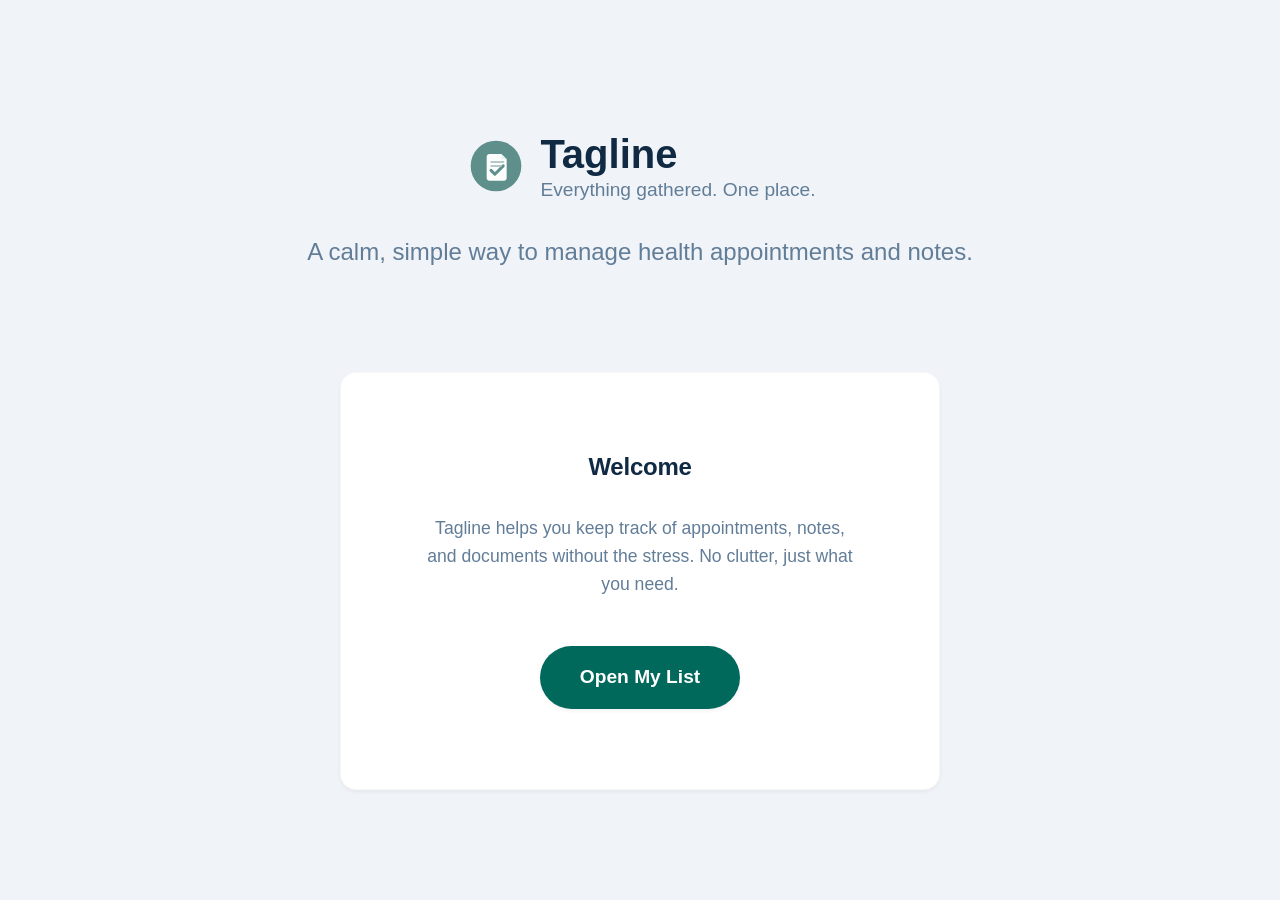
==== index.html @ 555b715f "Update branding with logo and slogan, move page titles to main content" ====
<!DOCTYPE html>
<html lang="en">
  <head>
    <meta charset="UTF-8" />
    <meta name="viewport" content="width=device-width, initial-scale=1.0" />
    <title>Tagline - Simple Health Logistics</title>
    <link rel="stylesheet" href="css/style.css" />
  </head>
  <body>
    <div class="container" style="display: flex; flex-direction: column; justify-content: center; min-height: 100vh;">
      <header style="text-align: center; border: none; margin-bottom: var(--space-xl); background: transparent; box-shadow: none;">
        <div class="brand" style="justify-content: center; margin-bottom: var(--space-md);">
            <img src="assets/logo-icon.svg" alt="" width="64" height="64" />
            <span class="brand__text" style="text-align: left;">
                <span class="brand__name" data-i18n="app.title" style="font-size: 2.5rem;">Tagline</span>
                <span class="brand__tagline" data-i18n="app.slogan" style="font-size: 1.2rem;">Alt samlet. Ett sted.</span>
            </span>
        </div>
        <p style="margin: 0 auto; font-size: 1.5rem; color: var(--color-text-muted);" data-i18n="index.subtitle">
          A calm, simple way to manage health appointments and notes.
        </p>
      </header>

      <main style="text-align: center;">
        <div class="card" style="max-width: 600px; margin: 0 auto; padding: var(--space-xl);">
          <h2 data-i18n="index.welcome" style="margin-bottom: var(--space-md);">Welcome</h2>
          <p data-i18n="index.description" style="font-size: 1.1rem; margin-bottom: var(--space-lg);">
            Tagline helps you keep track of appointments, notes, and documents without the stress. No clutter, just what you need.
          </p>
          <div>
            <a href="dashboard.html" class="btn" data-i18n="index.open" style="font-size: 1.2rem; padding: 1rem 2.5rem;">Open My List</a>
          </div>
        </div>
      </main>
    </div>
    <script type="module" src="js/app.js"></script>
  </body>
</html>
---- css/style.css ----
:root {
  /* Colors - Calm & Modern Palette */
  --color-bg: #f0f4f8; /* Lighter, airier background */
  --color-surface: #ffffff;
  --color-text: #102a43; /* Deep navy for better contrast */
  --color-text-muted: #627d98;
  --color-primary: #00695c; /* Deep Teal - Trustworthy & Calm */
  --color-primary-hover: #004d40;
  --color-primary-light: #e0f2f1; /* Very light teal */
  --color-secondary: #486581;
  --color-border: #d9e2ec;
  --color-error: #d32f2f;
  --color-success: #2e7d32;
  --color-focus: #4c9aff;

  /* Typography - Larger for readability */
  --font-family: "Segoe UI", -apple-system, BlinkMacSystemFont, Roboto,
    Helvetica, Arial, sans-serif;
  --font-size-base: 1.125rem; /* 18px base size for accessibility */
  --line-height-base: 1.6;
  --font-weight-normal: 400;
  --font-weight-medium: 600;
  --font-weight-bold: 700;

  /* Spacing - More breathing room */
  --space-xs: 0.75rem;
  --space-sm: 1.25rem;
  --space-md: 2rem;
  --space-lg: 3rem;
  --space-xl: 5rem;

  /* Layout */
  --container-width: 1000px;
  --border-radius: 16px; /* Friendlier, rounder corners */
  --shadow-sm: 0 2px 4px rgba(0, 0, 0, 0.05);
  --shadow-md: 0 4px 12px rgba(0, 0, 0, 0.08);
  --shadow-lg: 0 8px 24px rgba(0, 0, 0, 0.12);
}

body.dark-mode {
  --color-bg: #102a43;
  --color-surface: #243b53;
  --color-text: #f0f4f8;
  --color-text-muted: #9fb3c8;
  --color-primary: #4db6ac;
  --color-primary-hover: #80cbc4;
  --color-primary-light: #102a43;
  --color-secondary: #bcccdc;
  --color-border: #334e68;
  --shadow-sm: 0 2px 4px rgba(0, 0, 0, 0.3);
  --shadow-md: 0 4px 12px rgba(0, 0, 0, 0.4);
}

/* Reset & Base */
*,
*::before,
*::after {
  box-sizing: border-box;
  margin: 0;
  padding: 0;
}

body {
  font-family: var(--font-family);
  font-size: var(--font-size-base);
  line-height: var(--line-height-base);
  color: var(--color-text);
  background-color: var(--color-bg);
  -webkit-font-smoothing: antialiased;
  min-height: 100vh;
  display: flex;
  flex-direction: column;
}

/* Accessibility */
:focus-visible {
  outline: 3px solid var(--color-focus);
  outline-offset: 2px;
  border-radius: 4px;
}

/* Layout Utilities */
.container {
  width: 100%;
  max-width: var(--container-width);
  margin: 0 auto;
  padding: var(--space-sm);
  flex: 1;
}

@media (min-width: 768px) {
  .container {
    padding: var(--space-md);
  }
}

header {
  background-color: var(--color-surface);
  box-shadow: var(--shadow-sm);
  padding: var(--space-sm) 0;
  margin-bottom: var(--space-md);
  position: sticky;
  top: 0;
  z-index: 100;
}

header .container {
  padding-top: 0;
  padding-bottom: 0;
  display: flex;
  flex-direction: column;
  gap: var(--space-sm);
}

/* @media (min-width: 900px) {
  header .container {
    flex-direction: row;
    justify-content: space-between;
    align-items: center;
  }
} */

h1,
h2,
h3 {
  color: var(--color-text);
  line-height: 1.2;
  margin-bottom: var(--space-sm);
  font-weight: var(--font-weight-bold);
  letter-spacing: -0.01em;
}

h1 {
  font-size: 2rem;
}
h2 {
  font-size: 1.5rem;
}
h3 {
  font-size: 1.25rem;
}

p {
  margin-bottom: var(--space-sm);
  max-width: 65ch;
  color: var(--color-text-muted);
}

/* Components */
.btn {
  display: inline-flex;
  align-items: center;
  justify-content: center;
  padding: 0.875rem 1.75rem; /* Larger touch target */
  background-color: var(--color-primary);
  color: #ffffff;
  border: none;
  border-radius: 50px; /* Pill shape */
  font-size: 1rem;
  font-weight: var(--font-weight-medium);
  cursor: pointer;
  text-decoration: none;
  transition: all 0.2s ease;
  box-shadow: var(--shadow-sm);
  min-height: 48px; /* Accessibility standard */
}

.btn:hover {
  background-color: var(--color-primary-hover);
  transform: translateY(-2px);
  box-shadow: var(--shadow-md);
}

.btn:active {
  transform: translateY(0);
}

.btn--secondary {
  background-color: transparent;
  color: var(--color-primary);
  border: 2px solid var(--color-primary);
  box-shadow: none;
}

.btn--secondary:hover {
  background-color: var(--color-primary-light);
  color: var(--color-primary-hover);
  box-shadow: none;
}

.btn--danger {
  background-color: var(--color-error);
  color: white;
}

.btn--danger:hover {
  background-color: #b71c1c;
}

.card {
  background: var(--color-surface);
  padding: var(--space-md);
  border-radius: var(--border-radius);
  box-shadow: var(--shadow-sm);
  margin-bottom: var(--space-md);
  border: 1px solid rgba(0, 0, 0, 0.03); /* Very subtle border */
  transition: transform 0.2s ease, box-shadow 0.2s ease;
}

.card:hover {
  box-shadow: var(--shadow-md);
  transform: translateY(-2px);
}

/* Forms */
.form-group {
  margin-bottom: var(--space-md);
}

label {
  display: block;
  margin-bottom: 0.5rem;
  font-weight: var(--font-weight-medium);
  color: var(--color-text);
  font-size: 1rem;
}

input,
textarea,
select {
  width: 100%;
  padding: 1rem; /* Larger padding */
  border: 2px solid var(--color-border);
  border-radius: 12px;
  font-size: 1rem;
  font-family: inherit;
  background-color: #f8fafc; /* Slight contrast from card */
  color: var(--color-text);
  transition: border-color 0.2s ease, box-shadow 0.2s ease;
}

input:focus,
textarea:focus,
select:focus {
  border-color: var(--color-primary);
  background-color: var(--color-surface);
  outline: none;
}

/* Navigation */
.header-top {
  display: flex;
  justify-content: space-between;
  align-items: center;
  width: 100%;
}

.brand {
  display: flex;
  align-items: center;
  gap: 0.75rem;
  text-decoration: none;
  color: var(--color-text);
}

.brand:hover {
  color: var(--color-primary);
}

.brand__text {
  display: flex;
  flex-direction: column;
  line-height: 1.2;
}

.brand__name {
  font-weight: var(--font-weight-bold);
  font-size: 1.25rem;
}

.brand__tagline {
  font-size: 0.875rem;
  color: var(--color-text-muted);
  font-weight: var(--font-weight-normal);
}

.hamburger {
  display: flex;
  flex-direction: column;
  justify-content: space-around;
  width: 2rem;
  height: 2rem;
  background: transparent;
  border: none;
  cursor: pointer;
  padding: 0;
  z-index: 10;
}

.hamburger span {
  width: 2rem;
  height: 0.25rem;
  background: var(--color-primary);
  border-radius: 10px;
  transition: all 0.3s linear;
  position: relative;
  transform-origin: 1px;
}

.hamburger.active span:first-child {
  transform: rotate(45deg);
}

.hamburger.active span:nth-child(2) {
  opacity: 0;
  transform: translateX(20px);
}

.hamburger.active span:nth-child(3) {
  transform: rotate(-45deg);
}

nav {
  width: 100%;
  display: none; /* Hidden by default on mobile */
}

nav.active {
  display: block;
  animation: slideDown 0.3s ease-out forwards;
}

@keyframes slideDown {
  from {
    opacity: 0;
    transform: translateY(-10px);
  }
  to {
    opacity: 1;
    transform: translateY(0);
  }
}

nav ul {
  list-style: none;
  display: flex;
  flex-direction: column; /* Stack on mobile */
  gap: 0.5rem;
  padding: var(--space-sm) 0;
  margin: 0;
  align-items: center;
}

/* @media (min-width: 900px) {
  .hamburger {
    display: none;
  }

  nav {
    display: block; 
    width: auto;
  }

  nav ul {
    flex-direction: row;
    justify-content: flex-end;
    padding: 0;
  }
  
  .header-top {
    width: auto;
  }
} */

nav a {
  color: var(--color-text); /* Darker text for better visibility */
  text-decoration: none;
  font-weight: var(--font-weight-bold); /* Bolder text */
  padding: 1rem 1.5rem; /* Larger touch target */
  border-radius: 50px;
  transition: all 0.2s ease;
  font-size: 1.25rem; /* Larger font size */
  display: block; /* Full width click area on mobile */
  text-align: center;
}

nav a:hover {
  color: var(--color-primary);
  background-color: var(--color-primary-light);
}

nav a.active {
  color: var(--color-surface);
  background-color: var(--color-primary);
  font-weight: var(--font-weight-bold);
  box-shadow: var(--shadow-sm);
}

nav a.active:hover {
  color: var(--color-surface);
}

/* Dashboard Grid */
.dashboard-grid {
  display: grid;
  grid-template-columns: 1fr;
  gap: var(--space-md);
}

@media (min-width: 768px) {
  .dashboard-grid {
    grid-template-columns: repeat(2, 1fr);
  }

  .dashboard-grid > .card:first-child {
    grid-column: 1 / -1;
  }
}

/* List Items inside Cards */
.list-item {
  padding: var(--space-sm);
  border-bottom: 1px solid var(--color-border);
  margin: 0 -1rem; /* Negative margin to stretch full width */
  padding-left: 1rem;
  padding-right: 1rem;
}

.list-item:first-child {
  border-top: 1px solid var(--color-border);
  margin-top: var(--space-sm);
}

.list-item:last-child {
  border-bottom: none;
}

.list-item h4 {
  margin-bottom: 0.25rem;
  font-size: 1.1rem;
  color: var(--color-primary);
}

.list-item p {
  font-size: 0.95rem;
  margin-bottom: 0;
}

/* Utilities */
.text-center {
  text-align: center;
}
.mt-sm {
  margin-top: var(--space-sm);
}
.mt-md {
  margin-top: var(--space-md);
}
.mb-sm {
  margin-bottom: var(--space-sm);
}
.mb-md {
  margin-bottom: var(--space-md);
}

.flex-row {
  display: flex;
  gap: var(--space-sm);
  align-items: center;
}

.flex-between {
  display: flex;
  justify-content: space-between;
  align-items: center;
}

/* External Link Buttons */
.resource-links {
  display: grid;
  grid-template-columns: repeat(auto-fit, minmax(200px, 1fr));
  gap: var(--space-sm);
}

.resource-links .btn {
  width: 100%;
  justify-content: center;
  font-weight: bold;
}
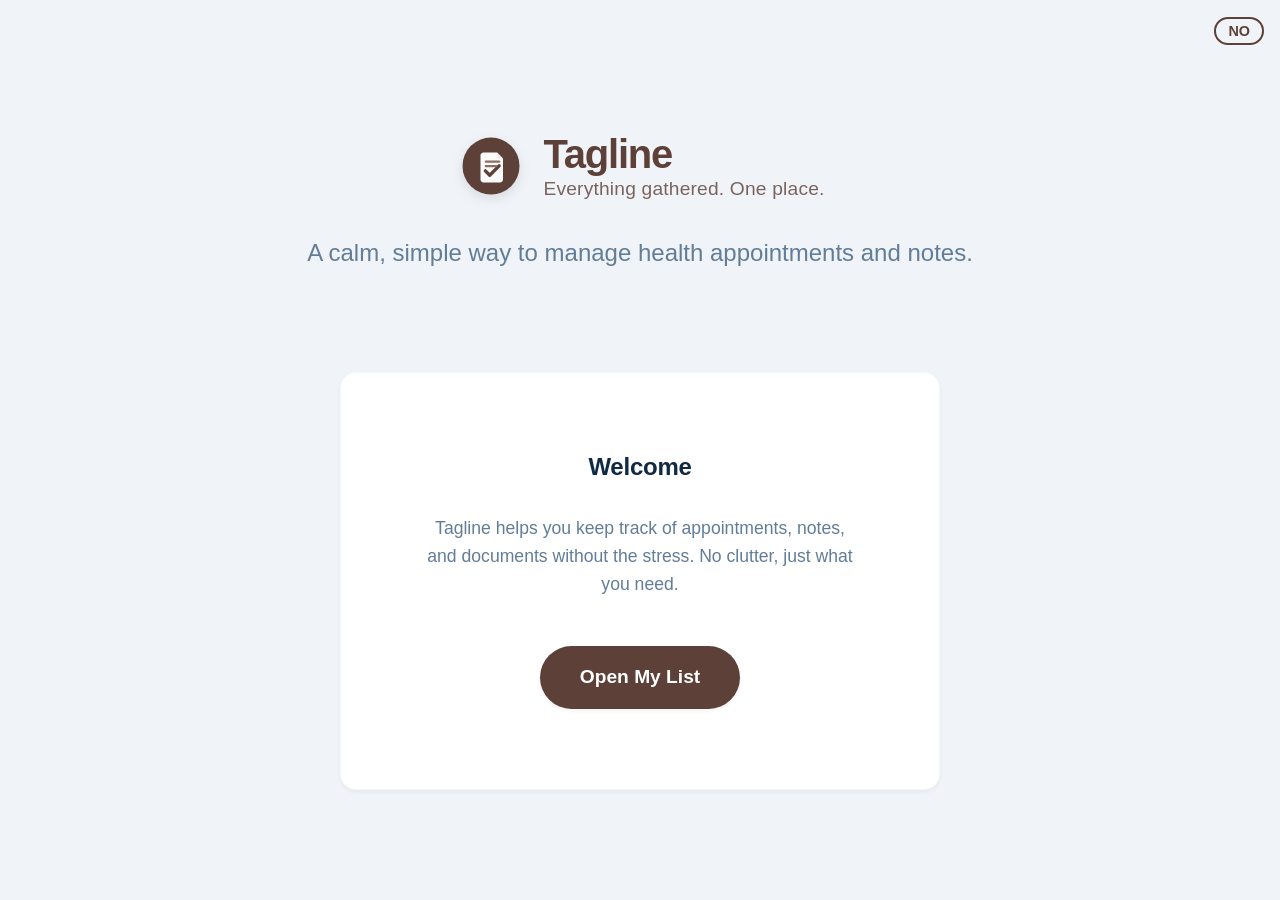
==== commit 21a1176e: "Add prominent language toggle button to header" ====
--- a/index.html
+++ b/index.html
@@ -7,6 +7,9 @@
     <link rel="stylesheet" href="css/style.css" />
   </head>
   <body>
+    <div style="position: absolute; top: 1rem; right: 1rem;">
+      <button class="lang-toggle" aria-label="Switch Language">NO</button>
+    </div>
     <div class="container" style="display: flex; flex-direction: column; justify-content: center; min-height: 100vh;">
       <header style="text-align: center; border: none; margin-bottom: var(--space-xl); background: transparent; box-shadow: none;">
         <div class="brand" style="justify-content: center; margin-bottom: var(--space-md);">
--- a/css/style.css
+++ b/css/style.css
@@ -4,9 +4,11 @@
   --color-surface: #ffffff;
   --color-text: #102a43; /* Deep navy for better contrast */
   --color-text-muted: #627d98;
-  --color-primary: #00695c; /* Deep Teal - Trustworthy & Calm */
-  --color-primary-hover: #004d40;
-  --color-primary-light: #e0f2f1; /* Very light teal */
+  --color-primary: #5d4037; /* Warm Brown */
+  --color-primary-hover: #3e2723;
+  --color-primary-light: #d7ccc8; /* Light brown */
+  --color-header-bg: #f2d399; /* Warm yellow/orange for header */
+  --color-header-text: #5d4037; /* Warm dark brown */
   --color-secondary: #486581;
   --color-border: #d9e2ec;
   --color-error: #d32f2f;
@@ -45,6 +47,8 @@
   --color-primary: #4db6ac;
   --color-primary-hover: #80cbc4;
   --color-primary-light: #102a43;
+  --color-header-bg: #243b53; /* Keep dark in dark mode */
+  --color-header-text: #f0f4f8; /* Light text in dark mode */
   --color-secondary: #bcccdc;
   --color-border: #334e68;
   --shadow-sm: 0 2px 4px rgba(0, 0, 0, 0.3);
@@ -95,13 +99,19 @@
 }
 
 header {
-  background-color: var(--color-surface);
+  background-color: var(--color-header-bg);
   box-shadow: var(--shadow-sm);
   padding: var(--space-sm) 0;
   margin-bottom: var(--space-md);
   position: sticky;
   top: 0;
   z-index: 100;
+  border-bottom: 1px solid rgba(0, 0, 0, 0.05);
+}
+
+body.dark-mode header {
+  background-color: var(--color-header-bg);
+  border-bottom: 1px solid var(--color-border);
 }
 
 header .container {
@@ -258,30 +268,71 @@
 .brand {
   display: flex;
   align-items: center;
-  gap: 0.75rem;
+  gap: 1rem;
   text-decoration: none;
-  color: var(--color-text);
+  color: var(--color-header-text);
+  transition: transform 0.2s ease;
 }
 
 .brand:hover {
-  color: var(--color-primary);
+  transform: scale(1.02);
+}
+
+.brand img {
+  width: 72px;
+  height: 72px;
+  filter: drop-shadow(0 4px 6px rgba(0, 0, 0, 0.1));
+  transition: filter 0.2s ease;
+}
+
+.brand:hover img {
+  filter: drop-shadow(0 6px 8px rgba(0, 0, 0, 0.15));
 }
 
 .brand__text {
   display: flex;
   flex-direction: column;
-  line-height: 1.2;
+  justify-content: center;
+  line-height: 1.1;
 }
 
 .brand__name {
-  font-weight: var(--font-weight-bold);
-  font-size: 1.25rem;
+  font-weight: 800;
+  font-size: 2.5rem;
+  letter-spacing: -0.03em;
+  color: var(--color-header-text);
 }
 
 .brand__tagline {
-  font-size: 0.875rem;
-  color: var(--color-text-muted);
-  font-weight: var(--font-weight-normal);
+  font-size: 1.1rem;
+  color: var(--color-header-text);
+  opacity: 0.8;
+  font-weight: 500;
+  letter-spacing: 0.01em;
+  margin-top: 2px;
+}
+
+.header-controls {
+  display: flex;
+  align-items: center;
+  gap: 1rem;
+}
+
+.lang-toggle {
+  background: transparent;
+  border: 2px solid var(--color-header-text);
+  color: var(--color-header-text);
+  font-weight: 700;
+  padding: 0.25rem 0.75rem;
+  border-radius: 20px;
+  cursor: pointer;
+  font-size: 0.9rem;
+  transition: all 0.2s ease;
+}
+
+.lang-toggle:hover {
+  background: var(--color-header-text);
+  color: var(--color-header-bg);
 }
 
 .hamburger {
@@ -300,7 +351,7 @@
 .hamburger span {
   width: 2rem;
   height: 0.25rem;
-  background: var(--color-primary);
+  background: var(--color-header-text);
   border-radius: 10px;
   transition: all 0.3s linear;
   position: relative;
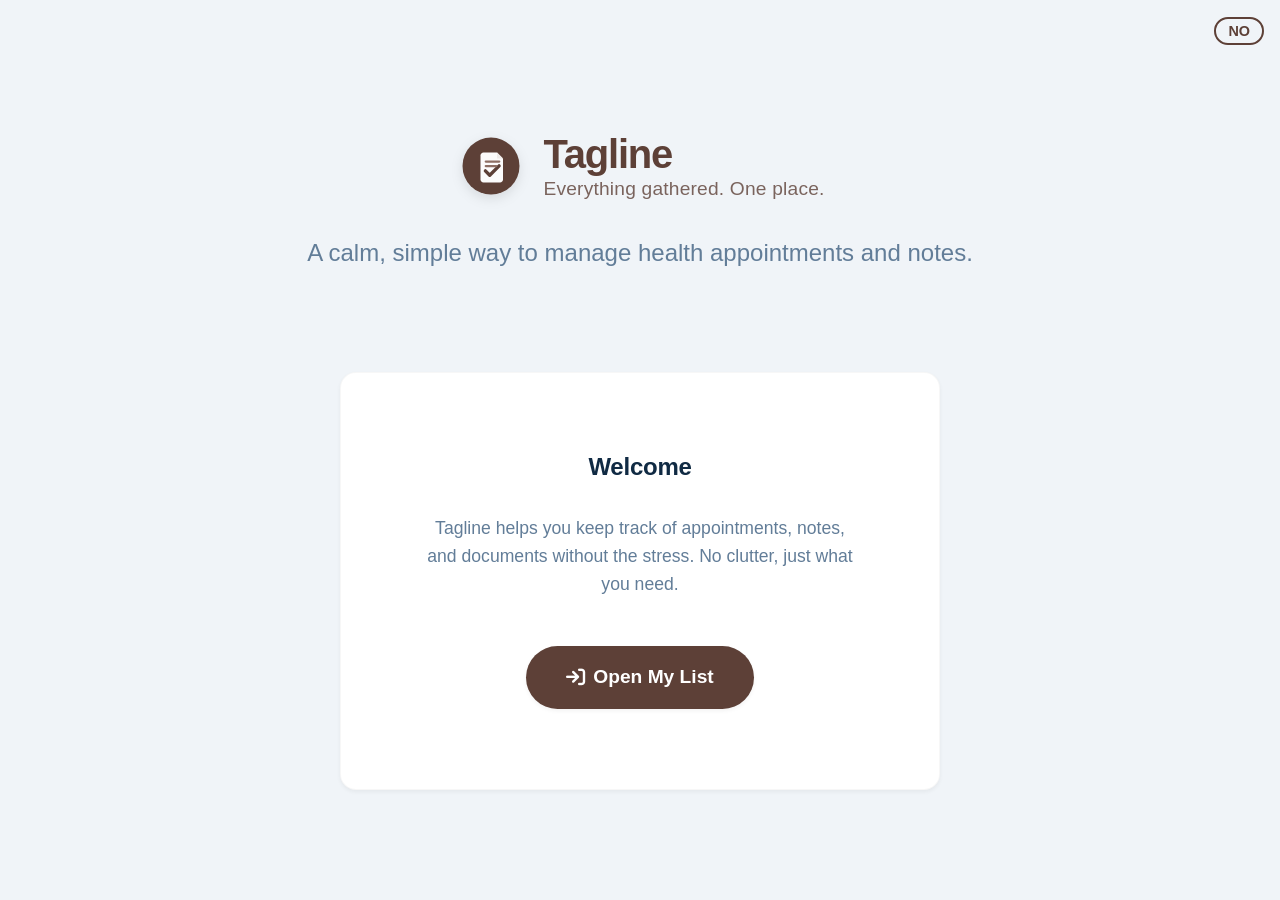
==== commit 65c14d2e: "Add FontAwesome icons to navigation and dashboard" ====
--- a/index.html
+++ b/index.html
@@ -4,6 +4,7 @@
     <meta charset="UTF-8" />
     <meta name="viewport" content="width=device-width, initial-scale=1.0" />
     <title>Tagline - Simple Health Logistics</title>
+    <link rel="stylesheet" href="https://cdnjs.cloudflare.com/ajax/libs/font-awesome/6.4.0/css/all.min.css">
     <link rel="stylesheet" href="css/style.css" />
   </head>
   <body>
@@ -31,7 +32,7 @@
             Tagline helps you keep track of appointments, notes, and documents without the stress. No clutter, just what you need.
           </p>
           <div>
-            <a href="dashboard.html" class="btn" data-i18n="index.open" style="font-size: 1.2rem; padding: 1rem 2.5rem;">Open My List</a>
+            <a href="dashboard.html" class="btn" style="font-size: 1.2rem; padding: 1rem 2.5rem;"><i class="fa-solid fa-arrow-right-to-bracket" style="margin-right: 0.5rem;"></i> <span data-i18n="index.open">Open My List</span></a>
           </div>
         </div>
       </main>
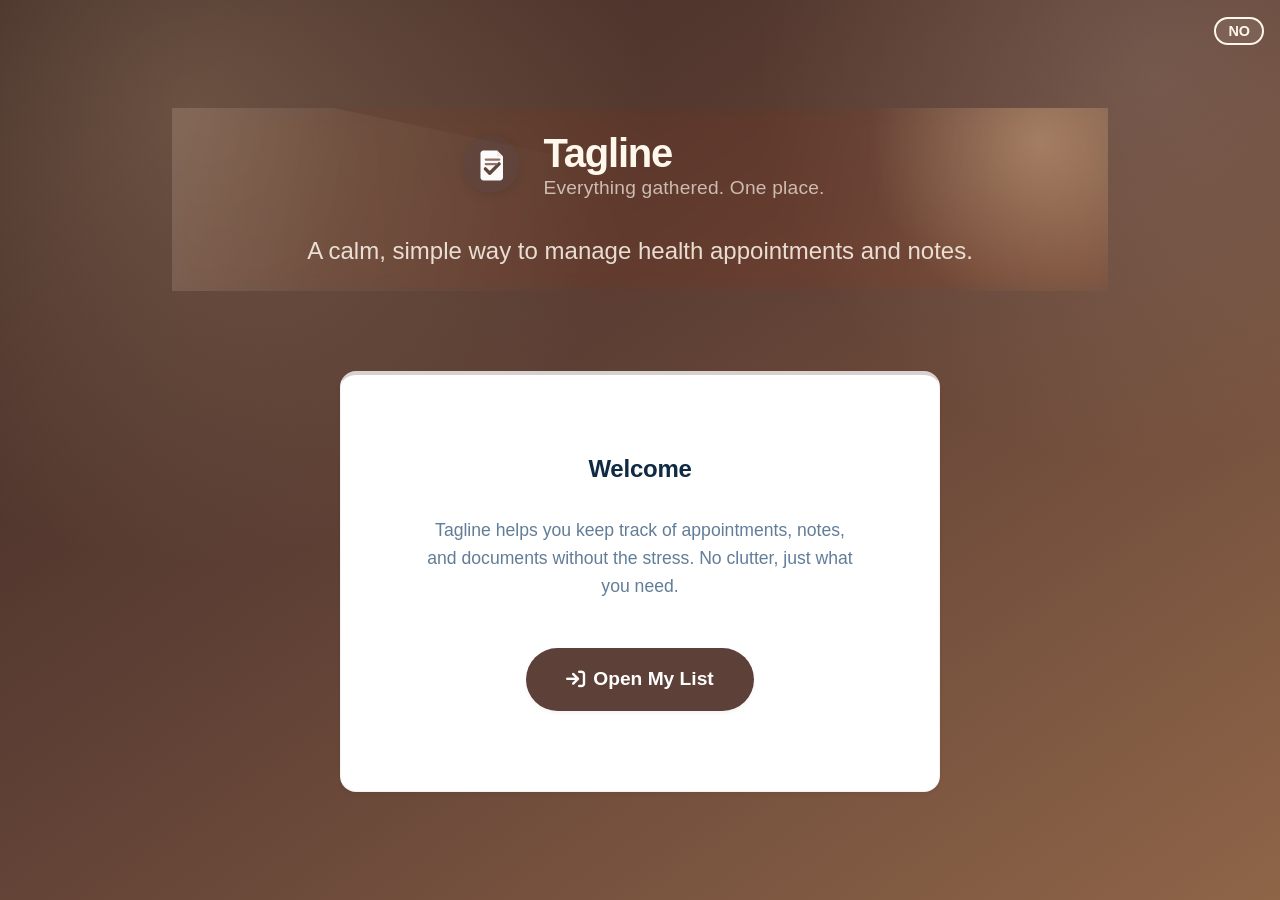
==== commit 45bc73d3: "Header edits and testing" ====
--- a/index.html
+++ b/index.html
@@ -4,35 +4,92 @@
     <meta charset="UTF-8" />
     <meta name="viewport" content="width=device-width, initial-scale=1.0" />
     <title>Tagline - Simple Health Logistics</title>
-    <link rel="stylesheet" href="https://cdnjs.cloudflare.com/ajax/libs/font-awesome/6.4.0/css/all.min.css">
+    <link
+      rel="stylesheet"
+      href="https://cdnjs.cloudflare.com/ajax/libs/font-awesome/6.4.0/css/all.min.css"
+    />
     <link rel="stylesheet" href="css/style.css" />
   </head>
-  <body>
-    <div style="position: absolute; top: 1rem; right: 1rem;">
+  <body class="landing-page">
+    <div style="position: absolute; top: 1rem; right: 1rem">
       <button class="lang-toggle" aria-label="Switch Language">NO</button>
     </div>
-    <div class="container" style="display: flex; flex-direction: column; justify-content: center; min-height: 100vh;">
-      <header style="text-align: center; border: none; margin-bottom: var(--space-xl); background: transparent; box-shadow: none;">
-        <div class="brand" style="justify-content: center; margin-bottom: var(--space-md);">
-            <img src="assets/logo-icon.svg" alt="" width="64" height="64" />
-            <span class="brand__text" style="text-align: left;">
-                <span class="brand__name" data-i18n="app.title" style="font-size: 2.5rem;">Tagline</span>
-                <span class="brand__tagline" data-i18n="app.slogan" style="font-size: 1.2rem;">Alt samlet. Ett sted.</span>
-            </span>
+    <div
+      class="container"
+      style="
+        display: flex;
+        flex-direction: column;
+        justify-content: center;
+        min-height: 100vh;
+      "
+    >
+      <header
+        style="
+          text-align: center;
+          border: none;
+          margin-bottom: var(--space-xl);
+          background: transparent;
+          box-shadow: none;
+        "
+      >
+        <div
+          class="brand"
+          style="justify-content: center; margin-bottom: var(--space-md)"
+        >
+          <img src="assets/logo-icon.svg" alt="" width="64" height="64" />
+          <span class="brand__text" style="text-align: left">
+            <span
+              class="brand__name"
+              data-i18n="app.title"
+              style="font-size: 2.5rem"
+              >Tagline</span
+            >
+            <span
+              class="brand__tagline"
+              data-i18n="app.slogan"
+              style="font-size: 1.2rem"
+              >Alt samlet. Ett sted.</span
+            >
+          </span>
         </div>
-        <p style="margin: 0 auto; font-size: 1.5rem; color: var(--color-text-muted);" data-i18n="index.subtitle">
+        <p
+          style="
+            margin: 0 auto;
+            font-size: 1.5rem;
+            color: var(--color-text-muted);
+          "
+          data-i18n="index.subtitle"
+        >
           A calm, simple way to manage health appointments and notes.
         </p>
       </header>
 
-      <main style="text-align: center;">
-        <div class="card" style="max-width: 600px; margin: 0 auto; padding: var(--space-xl);">
-          <h2 data-i18n="index.welcome" style="margin-bottom: var(--space-md);">Welcome</h2>
-          <p data-i18n="index.description" style="font-size: 1.1rem; margin-bottom: var(--space-lg);">
-            Tagline helps you keep track of appointments, notes, and documents without the stress. No clutter, just what you need.
+      <main style="text-align: center">
+        <div
+          class="card"
+          style="max-width: 600px; margin: 0 auto; padding: var(--space-xl)"
+        >
+          <h2 data-i18n="index.welcome" style="margin-bottom: var(--space-md)">
+            Welcome
+          </h2>
+          <p
+            data-i18n="index.description"
+            style="font-size: 1.1rem; margin-bottom: var(--space-lg)"
+          >
+            Tagline helps you keep track of appointments, notes, and documents
+            without the stress. No clutter, just what you need.
           </p>
           <div>
-            <a href="dashboard.html" class="btn" style="font-size: 1.2rem; padding: 1rem 2.5rem;"><i class="fa-solid fa-arrow-right-to-bracket" style="margin-right: 0.5rem;"></i> <span data-i18n="index.open">Open My List</span></a>
+            <a
+              href="dashboard.html"
+              class="btn"
+              style="font-size: 1.2rem; padding: 1rem 2.5rem"
+              ><i
+                class="fa-solid fa-arrow-right-to-bracket"
+                style="margin-right: 0.5rem"
+              ></i>
+              <span data-i18n="index.open">Open My List</span></a
+            >
           </div>
         </div>
       </main>
--- a/css/style.css
+++ b/css/style.css
@@ -7,8 +7,15 @@
   --color-primary: #5d4037; /* Warm Brown */
   --color-primary-hover: #3e2723;
   --color-primary-light: #d7ccc8; /* Light brown */
-  --color-header-bg: #f2d399; /* Warm yellow/orange for header */
-  --color-header-text: #5d4037; /* Warm dark brown */
+  --color-header-bg: #4e342e;
+  --color-header-bg-2: #c08b5c;
+  --color-header-text: #fff7ec;
+  --color-header-hover: rgba(255, 247, 236, 0.16);
+  --color-header-hover-border: rgba(255, 247, 236, 0.4);
+  --color-header-glow: rgba(255, 217, 166, 0.34);
+  --color-header-button-text: #4e342e;
+  --color-header-active: #fff7ec;
+  --color-header-active-text: #4e342e;
   --color-secondary: #486581;
   --color-border: #d9e2ec;
   --color-error: #d32f2f;
@@ -16,8 +23,9 @@
   --color-focus: #4c9aff;
 
   /* Typography - Larger for readability */
-  --font-family: "Segoe UI", -apple-system, BlinkMacSystemFont, Roboto,
-    Helvetica, Arial, sans-serif;
+  --font-family:
+    "Segoe UI", -apple-system, BlinkMacSystemFont, Roboto, Helvetica, Arial,
+    sans-serif;
   --font-size-base: 1.125rem; /* 18px base size for accessibility */
   --line-height-base: 1.6;
   --font-weight-normal: 400;
@@ -47,8 +55,15 @@
   --color-primary: #4db6ac;
   --color-primary-hover: #80cbc4;
   --color-primary-light: #102a43;
-  --color-header-bg: #243b53; /* Keep dark in dark mode */
-  --color-header-text: #f0f4f8; /* Light text in dark mode */
+  --color-header-bg: #1c2f45;
+  --color-header-bg-2: #2b3d58;
+  --color-header-text: #f0f4f8;
+  --color-header-hover: rgba(255, 255, 255, 0.1);
+  --color-header-hover-border: rgba(240, 244, 248, 0.22);
+  --color-header-glow: rgba(77, 182, 172, 0.22);
+  --color-header-button-text: #1c2f45;
+  --color-header-active: #f0f4f8;
+  --color-header-active-text: #1c2f45;
   --color-secondary: #bcccdc;
   --color-border: #334e68;
   --shadow-sm: 0 2px 4px rgba(0, 0, 0, 0.3);
@@ -70,10 +85,38 @@
   line-height: var(--line-height-base);
   color: var(--color-text);
   background-color: var(--color-bg);
+  background-image:
+    radial-gradient(circle at top right, rgba(242, 211, 153, 0.3), transparent 32%),
+    radial-gradient(circle at bottom left, rgba(93, 64, 55, 0.06), transparent 36%);
   -webkit-font-smoothing: antialiased;
   min-height: 100vh;
   display: flex;
   flex-direction: column;
+}
+
+body.landing-page {
+  background-color: #2f1f1b;
+  background-image:
+    radial-gradient(circle at 15% 12%, rgba(255, 220, 170, 0.2), transparent 34%),
+    radial-gradient(circle at 90% 8%, rgba(255, 247, 236, 0.12), transparent 28%),
+    linear-gradient(145deg, #3b2722 0%, #5f4035 45%, #8f6548 100%);
+}
+
+body.landing-page .brand__tagline,
+body.landing-page > .container > header p {
+  color: rgba(255, 247, 236, 0.86) !important;
+}
+
+body.landing-page .card {
+  border-top-color: rgba(93, 64, 55, 0.24);
+}
+
+body.dark-mode.landing-page {
+  background-color: #102a43;
+  background-image:
+    radial-gradient(circle at 14% 15%, rgba(77, 182, 172, 0.2), transparent 32%),
+    radial-gradient(circle at 85% 10%, rgba(240, 244, 248, 0.08), transparent 24%),
+    linear-gradient(145deg, #0f1d31 0%, #14263e 42%, #1c2f45 100%);
 }
 
 /* Accessibility */
@@ -99,22 +142,67 @@
 }
 
 header {
-  background-color: var(--color-header-bg);
-  box-shadow: var(--shadow-sm);
+  background: linear-gradient(
+    120deg,
+    var(--color-header-bg) 0%,
+    var(--color-header-bg-2) 100%
+  );
+  box-shadow: 0 6px 20px rgba(0, 0, 0, 0.18);
   padding: var(--space-sm) 0;
   margin-bottom: var(--space-md);
   position: sticky;
   top: 0;
   z-index: 100;
-  border-bottom: 1px solid rgba(0, 0, 0, 0.05);
+  border-bottom: 1px solid rgba(255, 247, 236, 0.28);
+  overflow: hidden;
+  isolation: isolate;
+  backdrop-filter: saturate(130%) blur(8px);
+  -webkit-backdrop-filter: saturate(130%) blur(8px);
+}
+
+header::before,
+header::after {
+  content: "";
+  position: absolute;
+  pointer-events: none;
+  z-index: 0;
+}
+
+header::before {
+  top: -80%;
+  right: -12%;
+  width: 360px;
+  height: 360px;
+  border-radius: 50%;
+  background: radial-gradient(circle, var(--color-header-glow), transparent 68%);
+}
+
+header::after {
+  left: -15%;
+  bottom: -120%;
+  width: 60%;
+  height: 220%;
+  transform: rotate(12deg);
+  background: linear-gradient(
+    to right,
+    rgba(255, 255, 255, 0.2),
+    rgba(255, 255, 255, 0.05),
+    transparent
+  );
 }
 
 body.dark-mode header {
-  background-color: var(--color-header-bg);
-  border-bottom: 1px solid var(--color-border);
+  background: linear-gradient(
+    120deg,
+    var(--color-header-bg) 0%,
+    var(--color-header-bg-2) 100%
+  );
+  border-bottom: 1px solid rgba(240, 244, 248, 0.24);
 }
 
 header .container {
+  position: relative;
+  z-index: 1;
   padding-top: 0;
   padding-bottom: 0;
   display: flex;
@@ -170,7 +258,7 @@
   font-weight: var(--font-weight-medium);
   cursor: pointer;
   text-decoration: none;
-  transition: all 0.2s ease;
+  transition: transform 0.2s ease, box-shadow 0.2s ease, background-color 0.2s ease;
   box-shadow: var(--shadow-sm);
   min-height: 48px; /* Accessibility standard */
 }
@@ -213,48 +301,87 @@
   border-radius: var(--border-radius);
   box-shadow: var(--shadow-sm);
   margin-bottom: var(--space-md);
-  border: 1px solid rgba(0, 0, 0, 0.03); /* Very subtle border */
-  transition: transform 0.2s ease, box-shadow 0.2s ease;
+  border: 1px solid rgba(0, 0, 0, 0.05);
+  border-top: 4px solid rgba(93, 64, 55, 0.18);
+  transition:
+    transform 0.2s ease,
+    box-shadow 0.2s ease,
+    border-color 0.2s ease;
 }
 
 .card:hover {
   box-shadow: var(--shadow-md);
   transform: translateY(-2px);
+  border-color: rgba(93, 64, 55, 0.16);
+}
+
+main > h2 {
+  position: relative;
+  display: inline-block;
+  margin-bottom: var(--space-md);
+}
+
+main > h2::after {
+  content: "";
+  position: absolute;
+  left: 0;
+  bottom: -0.35rem;
+  width: 64%;
+  height: 0.3rem;
+  border-radius: 999px;
+  background: linear-gradient(to right, var(--color-primary), transparent);
 }
 
 /* Forms */
 .form-group {
-  margin-bottom: var(--space-md);
+  margin-bottom: 2.5rem; /* Increased spacing between fields */
 }
 
 label {
   display: block;
-  margin-bottom: 0.5rem;
-  font-weight: var(--font-weight-medium);
+  margin-bottom: 0.75rem; /* More space between label and input */
+  font-weight: var(--font-weight-bold); /* Bolder for better readability */
   color: var(--color-text);
-  font-size: 1rem;
-}
-
-input,
+  font-size: 1.125rem; /* Larger text */
+  letter-spacing: 0.01em;
+}
+
+input:not([type="checkbox"]):not([type="radio"]),
 textarea,
 select {
   width: 100%;
-  padding: 1rem; /* Larger padding */
+  padding: 1.25rem; /* Larger touch target and breathing room */
   border: 2px solid var(--color-border);
   border-radius: 12px;
-  font-size: 1rem;
+  font-size: 1.125rem; /* Larger text */
   font-family: inherit;
-  background-color: #f8fafc; /* Slight contrast from card */
+  background-color: #ffffff; /* Clear white background */
   color: var(--color-text);
-  transition: border-color 0.2s ease, box-shadow 0.2s ease;
-}
-
-input:focus,
+  transition: all 0.2s ease;
+  box-shadow: inset 0 2px 4px rgba(0, 0, 0, 0.03); /* Subtle depth */
+}
+
+input[type="checkbox"],
+input[type="radio"] {
+  width: 1.5rem;
+  height: 1.5rem;
+  margin-right: 0.5rem;
+  accent-color: var(--color-primary);
+  cursor: pointer;
+}
+
+input:not([type="checkbox"]):not([type="radio"]):focus,
 textarea:focus,
 select:focus {
   border-color: var(--color-primary);
-  background-color: var(--color-surface);
-  outline: none;
+  background-color: #ffffff;
+  outline: 4px solid rgba(93, 64, 55, 0.2); /* Clear focus indicator */
+  outline-offset: 0;
+}
+
+::placeholder {
+  color: #94a3b8; /* Readable placeholder color */
+  opacity: 1;
 }
 
 /* Navigation */
@@ -319,7 +446,7 @@
 }
 
 .lang-toggle {
-  background: transparent;
+  background: rgba(255, 255, 255, 0.08);
   border: 2px solid var(--color-header-text);
   color: var(--color-header-text);
   font-weight: 700;
@@ -327,12 +454,13 @@
   border-radius: 20px;
   cursor: pointer;
   font-size: 0.9rem;
-  transition: all 0.2s ease;
+  transition: transform 0.2s ease, background-color 0.2s ease, color 0.2s ease;
 }
 
 .lang-toggle:hover {
   background: var(--color-header-text);
-  color: var(--color-header-bg);
+  color: var(--color-header-button-text);
+  transform: translateY(-1px);
 }
 
 .hamburger {
@@ -379,6 +507,18 @@
 nav.active {
   display: block;
   animation: slideDown 0.3s ease-out forwards;
+  background: rgba(255, 255, 255, 0.1);
+  border: 1px solid rgba(255, 247, 236, 0.3);
+  border-radius: 18px;
+  padding: 0.35rem 0.9rem;
+  box-shadow: 0 8px 20px rgba(0, 0, 0, 0.16);
+  backdrop-filter: blur(6px);
+  -webkit-backdrop-filter: blur(6px);
+}
+
+body.dark-mode nav.active {
+  background: rgba(12, 20, 33, 0.35);
+  border: 1px solid rgba(240, 244, 248, 0.22);
 }
 
 @keyframes slideDown {
@@ -398,8 +538,9 @@
   flex-direction: column; /* Stack on mobile */
   gap: 0.5rem;
   padding: var(--space-sm) 0;
-  margin: 0;
-  align-items: center;
+  margin: 0 auto;
+  align-items: stretch;
+  max-width: 400px;
 }
 
 /* @media (min-width: 900px) {
@@ -424,31 +565,42 @@
 } */
 
 nav a {
-  color: var(--color-text); /* Darker text for better visibility */
+  color: var(--color-header-text);
   text-decoration: none;
   font-weight: var(--font-weight-bold); /* Bolder text */
   padding: 1rem 1.5rem; /* Larger touch target */
   border-radius: 50px;
   transition: all 0.2s ease;
   font-size: 1.25rem; /* Larger font size */
-  display: block; /* Full width click area on mobile */
+  display: flex; /* Flex for alignment */
+  align-items: center;
+  justify-content: flex-start;
+  text-align: left;
+  gap: 1rem;
+  border: 1px solid transparent;
+}
+
+nav a i {
+  width: 32px; /* Fixed width for icons to align text */
   text-align: center;
 }
 
 nav a:hover {
-  color: var(--color-primary);
-  background-color: var(--color-primary-light);
+  color: var(--color-header-text);
+  background-color: var(--color-header-hover);
+  border-color: var(--color-header-hover-border);
+  transform: translateX(2px);
 }
 
 nav a.active {
-  color: var(--color-surface);
-  background-color: var(--color-primary);
+  color: var(--color-header-active-text);
+  background-color: var(--color-header-active);
   font-weight: var(--font-weight-bold);
-  box-shadow: var(--shadow-sm);
+  box-shadow: 0 4px 10px rgba(0, 0, 0, 0.16);
 }
 
 nav a.active:hover {
-  color: var(--color-surface);
+  color: var(--color-header-active-text);
 }
 
 /* Dashboard Grid */
@@ -475,6 +627,7 @@
   margin: 0 -1rem; /* Negative margin to stretch full width */
   padding-left: 1rem;
   padding-right: 1rem;
+  transition: background-color 0.2s ease;
 }
 
 .list-item:first-child {
@@ -484,6 +637,10 @@
 
 .list-item:last-child {
   border-bottom: none;
+}
+
+.list-item:hover {
+  background-color: rgba(93, 64, 55, 0.05);
 }
 
 .list-item h4 {
@@ -538,3 +695,41 @@
   justify-content: center;
   font-weight: bold;
 }
+
+main .card {
+  animation: cardFadeIn 0.35s ease both;
+}
+
+main .card:nth-of-type(2) {
+  animation-delay: 0.05s;
+}
+
+main .card:nth-of-type(3) {
+  animation-delay: 0.1s;
+}
+
+@keyframes cardFadeIn {
+  from {
+    opacity: 0;
+    transform: translateY(6px);
+  }
+  to {
+    opacity: 1;
+    transform: translateY(0);
+  }
+}
+
+@media (prefers-reduced-motion: reduce) {
+  *,
+  *::before,
+  *::after {
+    animation-duration: 0.01ms !important;
+    animation-iteration-count: 1 !important;
+    transition-duration: 0.01ms !important;
+    scroll-behavior: auto !important;
+  }
+
+  nav.active {
+    animation: none;
+  }
+}
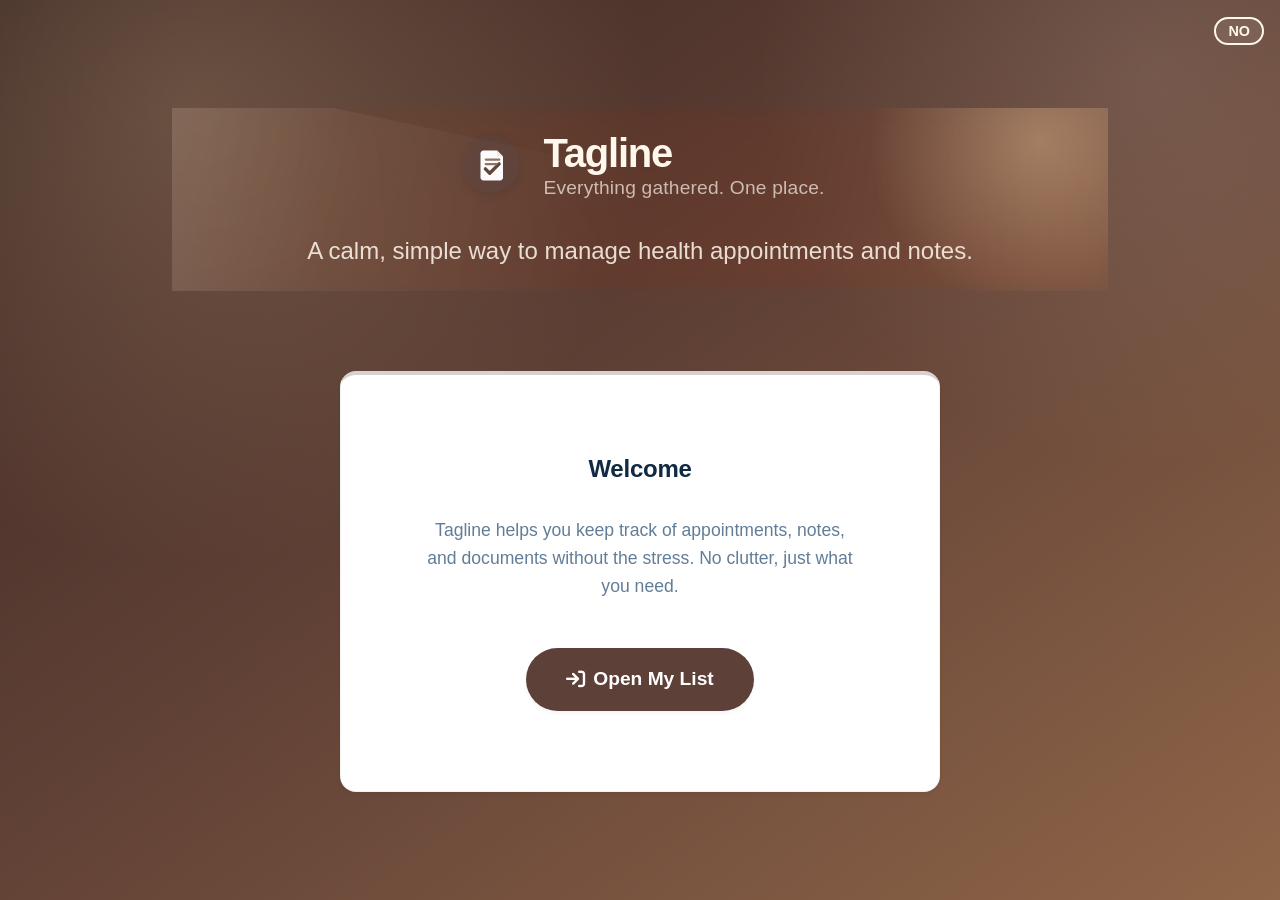
==== commit 4be0a25e: "Header and style" ====
--- a/index.html
+++ b/index.html
@@ -1,4 +1,4 @@
-<!DOCTYPE html>
+<!doctype html>
 <html lang="en">
   <head>
     <meta charset="UTF-8" />
--- a/css/style.css
+++ b/css/style.css
@@ -86,8 +86,16 @@
   color: var(--color-text);
   background-color: var(--color-bg);
   background-image:
-    radial-gradient(circle at top right, rgba(242, 211, 153, 0.3), transparent 32%),
-    radial-gradient(circle at bottom left, rgba(93, 64, 55, 0.06), transparent 36%);
+    radial-gradient(
+      circle at top right,
+      rgba(242, 211, 153, 0.3),
+      transparent 32%
+    ),
+    radial-gradient(
+      circle at bottom left,
+      rgba(93, 64, 55, 0.06),
+      transparent 36%
+    );
   -webkit-font-smoothing: antialiased;
   min-height: 100vh;
   display: flex;
@@ -97,8 +105,16 @@
 body.landing-page {
   background-color: #2f1f1b;
   background-image:
-    radial-gradient(circle at 15% 12%, rgba(255, 220, 170, 0.2), transparent 34%),
-    radial-gradient(circle at 90% 8%, rgba(255, 247, 236, 0.12), transparent 28%),
+    radial-gradient(
+      circle at 15% 12%,
+      rgba(255, 220, 170, 0.2),
+      transparent 34%
+    ),
+    radial-gradient(
+      circle at 90% 8%,
+      rgba(255, 247, 236, 0.12),
+      transparent 28%
+    ),
     linear-gradient(145deg, #3b2722 0%, #5f4035 45%, #8f6548 100%);
 }
 
@@ -114,8 +130,16 @@
 body.dark-mode.landing-page {
   background-color: #102a43;
   background-image:
-    radial-gradient(circle at 14% 15%, rgba(77, 182, 172, 0.2), transparent 32%),
-    radial-gradient(circle at 85% 10%, rgba(240, 244, 248, 0.08), transparent 24%),
+    radial-gradient(
+      circle at 14% 15%,
+      rgba(77, 182, 172, 0.2),
+      transparent 32%
+    ),
+    radial-gradient(
+      circle at 85% 10%,
+      rgba(240, 244, 248, 0.08),
+      transparent 24%
+    ),
     linear-gradient(145deg, #0f1d31 0%, #14263e 42%, #1c2f45 100%);
 }
 
@@ -174,7 +198,11 @@
   width: 360px;
   height: 360px;
   border-radius: 50%;
-  background: radial-gradient(circle, var(--color-header-glow), transparent 68%);
+  background: radial-gradient(
+    circle,
+    var(--color-header-glow),
+    transparent 68%
+  );
 }
 
 header::after {
@@ -258,7 +286,10 @@
   font-weight: var(--font-weight-medium);
   cursor: pointer;
   text-decoration: none;
-  transition: transform 0.2s ease, box-shadow 0.2s ease, background-color 0.2s ease;
+  transition:
+    transform 0.2s ease,
+    box-shadow 0.2s ease,
+    background-color 0.2s ease;
   box-shadow: var(--shadow-sm);
   min-height: 48px; /* Accessibility standard */
 }
@@ -454,7 +485,10 @@
   border-radius: 20px;
   cursor: pointer;
   font-size: 0.9rem;
-  transition: transform 0.2s ease, background-color 0.2s ease, color 0.2s ease;
+  transition:
+    transform 0.2s ease,
+    background-color 0.2s ease,
+    color 0.2s ease;
 }
 
 .lang-toggle:hover {
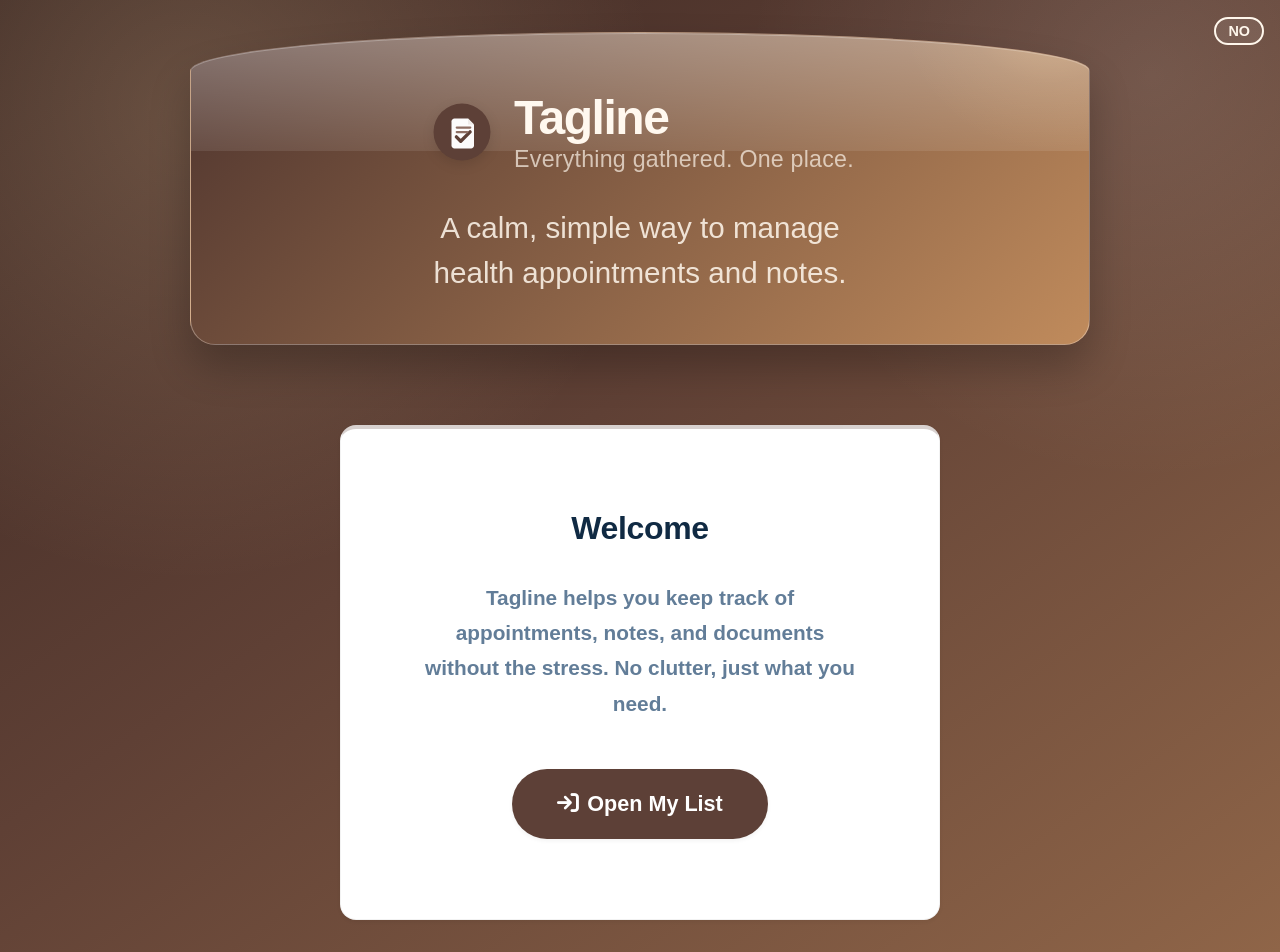
==== commit 42e58de4: "Feat(a11y): add ARIA states and keyboard support for hamburger menu." ====
--- a/index.html
+++ b/index.html
@@ -11,83 +11,35 @@
     <link rel="stylesheet" href="css/style.css" />
   </head>
   <body class="landing-page">
-    <div style="position: absolute; top: 1rem; right: 1rem">
+    <div class="landing-lang">
       <button class="lang-toggle" aria-label="Switch Language">NO</button>
     </div>
-    <div
-      class="container"
-      style="
-        display: flex;
-        flex-direction: column;
-        justify-content: center;
-        min-height: 100vh;
-      "
-    >
-      <header
-        style="
-          text-align: center;
-          border: none;
-          margin-bottom: var(--space-xl);
-          background: transparent;
-          box-shadow: none;
-        "
-      >
-        <div
-          class="brand"
-          style="justify-content: center; margin-bottom: var(--space-md)"
-        >
+    <div class="container landing-shell">
+      <header class="landing-header">
+        <div class="brand landing-brand">
           <img src="assets/logo-icon.svg" alt="" width="64" height="64" />
-          <span class="brand__text" style="text-align: left">
-            <span
-              class="brand__name"
-              data-i18n="app.title"
-              style="font-size: 2.5rem"
-              >Tagline</span
-            >
-            <span
-              class="brand__tagline"
-              data-i18n="app.slogan"
-              style="font-size: 1.2rem"
+          <span class="brand__text landing-brand-text">
+            <span class="brand__name" data-i18n="app.title">Tagline</span>
+            <span class="brand__tagline" data-i18n="app.slogan"
               >Alt samlet. Ett sted.</span
             >
           </span>
         </div>
-        <p
-          style="
-            margin: 0 auto;
-            font-size: 1.5rem;
-            color: var(--color-text-muted);
-          "
-          data-i18n="index.subtitle"
-        >
+        <p class="landing-subtitle" data-i18n="index.subtitle">
           A calm, simple way to manage health appointments and notes.
         </p>
       </header>
 
-      <main style="text-align: center">
-        <div
-          class="card"
-          style="max-width: 600px; margin: 0 auto; padding: var(--space-xl)"
-        >
-          <h2 data-i18n="index.welcome" style="margin-bottom: var(--space-md)">
-            Welcome
-          </h2>
-          <p
-            data-i18n="index.description"
-            style="font-size: 1.1rem; margin-bottom: var(--space-lg)"
-          >
+      <main class="landing-main">
+        <div class="card landing-card">
+          <h2 data-i18n="index.welcome">Welcome</h2>
+          <p data-i18n="index.description" class="landing-description">
             Tagline helps you keep track of appointments, notes, and documents
             without the stress. No clutter, just what you need.
           </p>
           <div>
-            <a
-              href="dashboard.html"
-              class="btn"
-              style="font-size: 1.2rem; padding: 1rem 2.5rem"
-              ><i
-                class="fa-solid fa-arrow-right-to-bracket"
-                style="margin-right: 0.5rem"
-              ></i>
+            <a href="dashboard.html" class="btn landing-cta"
+              ><i class="fa-solid fa-arrow-right-to-bracket"></i>
               <span data-i18n="index.open">Open My List</span></a
             >
           </div>
--- a/css/style.css
+++ b/css/style.css
@@ -118,6 +118,22 @@
     linear-gradient(145deg, #3b2722 0%, #5f4035 45%, #8f6548 100%);
 }
 
+body:not(.landing-page) {
+  background-color: #f7f2eb;
+  background-image:
+    radial-gradient(
+      circle at 12% 10%,
+      rgba(242, 211, 153, 0.34),
+      transparent 30%
+    ),
+    radial-gradient(
+      circle at 88% 10%,
+      rgba(255, 255, 255, 0.6),
+      transparent 26%
+    ),
+    linear-gradient(165deg, #f9f4ee 0%, #f4ede4 56%, #f8f3eb 100%);
+}
+
 body.landing-page .brand__tagline,
 body.landing-page > .container > header p {
   color: rgba(255, 247, 236, 0.86) !important;
@@ -141,6 +157,156 @@
       transparent 24%
     ),
     linear-gradient(145deg, #0f1d31 0%, #14263e 42%, #1c2f45 100%);
+}
+
+body.dark-mode:not(.landing-page) {
+  background-color: #102a43;
+  background-image:
+    radial-gradient(
+      circle at 14% 14%,
+      rgba(77, 182, 172, 0.14),
+      transparent 30%
+    ),
+    radial-gradient(
+      circle at 88% 12%,
+      rgba(240, 244, 248, 0.08),
+      transparent 26%
+    ),
+    linear-gradient(165deg, #0f1d31 0%, #12243b 55%, #14283f 100%);
+}
+
+body.landing-page .landing-lang {
+  position: absolute;
+  top: 1rem;
+  right: 1rem;
+  z-index: 20;
+}
+
+body.landing-page .landing-shell {
+  display: flex;
+  flex-direction: column;
+  justify-content: center;
+  min-height: 100vh;
+}
+
+body.landing-page .landing-header {
+  position: relative;
+  top: auto;
+  margin: 0 auto var(--space-xl);
+  width: min(900px, 100%);
+  text-align: center;
+  padding: clamp(2.1rem, 4.7vw, 3.7rem) clamp(1.4rem, 3.6vw, 2.7rem)
+    clamp(2.2rem, 4vw, 3rem);
+  border: 1px solid rgba(255, 247, 236, 0.34);
+  border-radius: 999px 999px 56px 56px / 86px 86px 56px 56px;
+  background: linear-gradient(
+    135deg,
+    var(--color-header-bg) 0%,
+    var(--color-header-bg-2) 100%
+  );
+  box-shadow:
+    0 22px 40px rgba(0, 0, 0, 0.24),
+    inset 0 1px 0 rgba(255, 255, 255, 0.26);
+  backdrop-filter: saturate(140%) blur(9px);
+  -webkit-backdrop-filter: saturate(140%) blur(9px);
+}
+
+body.landing-page .landing-header::before {
+  top: 0;
+  left: 50%;
+  transform: translateX(-50%);
+  width: 106%;
+  height: 38%;
+  border-radius: 999px 999px 40px 40px / 80px 80px 40px 40px;
+  background: linear-gradient(
+    180deg,
+    rgba(255, 255, 255, 0.34),
+    rgba(255, 255, 255, 0.09)
+  );
+}
+
+body.landing-page .landing-header::after {
+  left: auto;
+  right: -12%;
+  bottom: auto;
+  top: -58%;
+  width: 300px;
+  height: 300px;
+  border-radius: 50%;
+  transform: none;
+  background: radial-gradient(
+    circle,
+    rgba(255, 217, 166, 0.36),
+    rgba(255, 217, 166, 0.08) 38%,
+    transparent 70%
+  );
+}
+
+body.landing-page .landing-brand {
+  justify-content: center;
+  margin-bottom: var(--space-md);
+}
+
+body.landing-page .landing-brand-text {
+  text-align: left;
+}
+
+body.landing-page .landing-brand .brand__name {
+  font-size: clamp(2.4rem, 5vw, 3rem);
+}
+
+body.landing-page .landing-brand .brand__tagline {
+  font-size: clamp(1.2rem, 2.8vw, 1.45rem);
+}
+
+body.landing-page .landing-subtitle {
+  margin: 0 auto;
+  max-width: 28ch;
+  font-size: clamp(1.3rem, 3vw, 1.85rem);
+  line-height: 1.55;
+  color: rgba(255, 247, 236, 0.92);
+}
+
+body.landing-page .landing-main {
+  text-align: center;
+}
+
+body.landing-page .landing-card {
+  max-width: 600px;
+  margin: 0 auto;
+  padding: var(--space-xl);
+}
+
+body.landing-page .landing-card h2 {
+  font-size: 2rem;
+  margin-bottom: var(--space-md);
+}
+
+body.landing-page .landing-description {
+  font-size: 1.3rem;
+  line-height: 1.7;
+  font-weight: 600;
+  margin-bottom: var(--space-lg);
+}
+
+body.landing-page .landing-cta {
+  font-size: 1.35rem;
+  padding: 1.1rem 2.8rem;
+}
+
+body.landing-page .landing-cta i {
+  margin-right: 0.5rem;
+}
+
+@media (max-width: 640px) {
+  body.landing-page .landing-header {
+    border-radius: 999px 999px 34px 34px / 56px 56px 34px 34px;
+    padding: 1.6rem 1.2rem 1.8rem;
+  }
+
+  body.landing-page .landing-card {
+    padding: 2.1rem 1.4rem;
+  }
 }
 
 /* Accessibility */
